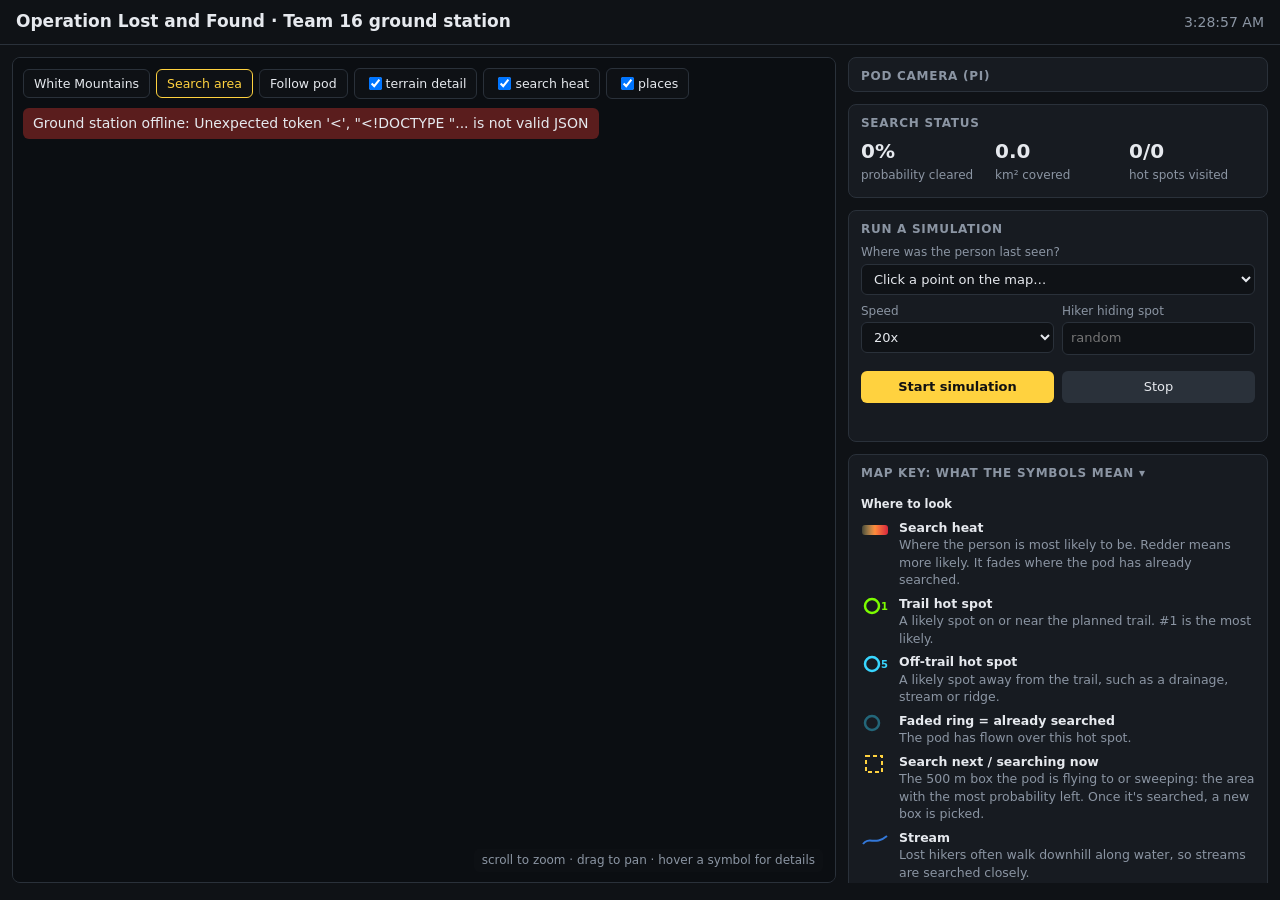
==== ground_station/index.html @ f238edf9 "Add backtest, ground station, and updated hotspot outputs Co-Authored-By: Claude Sonnet 5.5 <noreply" ====
<!doctype html>
<html lang="en">
<head>
<meta charset="utf-8">
<meta name="viewport" content="width=device-width, initial-scale=1">
<title>Team 16 Ground Station</title>
<style>
  :root { --bg:#0f1216; --panel:#171b21; --line:#2a313a; --text:#e6e9ee; --muted:#8b95a3;
          --hot:#ff7a2f; --trail:#7CFC00; --off:#38d6ff; --drop:#ff3b5c; --rf:#b388ff; --next:#ffd23f; }
  * { box-sizing: border-box; }
  body { margin:0; background:var(--bg); color:var(--text); font:14px/1.4 system-ui, Segoe UI, Arial, sans-serif; }
  header { display:flex; align-items:baseline; gap:16px; padding:10px 16px; border-bottom:1px solid var(--line); }
  header h1 { font-size:17px; margin:0; }
  header .sub { color:var(--muted); font-size:13px; }
  header .clock { margin-left:auto; color:var(--muted); font-variant-numeric:tabular-nums; }
  main { display:grid; grid-template-columns:minmax(0,1fr) 420px; gap:12px; padding:12px; height:calc(100vh - 50px); }
  @media (max-width:1000px) { main { grid-template-columns:1fr; height:auto; } }
  .card { background:var(--panel); border:1px solid var(--line); border-radius:8px; overflow:hidden; }
  #mapwrap { position:relative; min-height:420px; }
  canvas { width:100%; height:100%; display:block; cursor:grab; touch-action:none; }
  canvas.drag { cursor:grabbing; }
  .tools { position:absolute; top:10px; left:10px; display:flex; flex-wrap:wrap; gap:6px; align-items:center; }
  .tools button, .tools label { background:rgba(15,18,22,.85); color:var(--text); border:1px solid var(--line);
          border-radius:6px; padding:5px 10px; font:inherit; font-size:12.5px; cursor:pointer; }
  .tools button.on { border-color:var(--next); color:var(--next); }
  .tools input { vertical-align:-2px; margin-right:4px; }
  .hint { position:absolute; bottom:10px; right:12px; color:var(--muted); font-size:12px;
          background:rgba(15,18,22,.7); padding:3px 8px; border-radius:5px; }
  .side { display:flex; flex-direction:column; gap:12px; min-height:0; overflow:auto; }
  .side > .card { flex-shrink:0; }
  .cam img { width:100%; display:block; background:#000; min-height:200px; }
  .cam .ph { padding:40px 16px; color:var(--muted); text-align:center; }
  h2 { font-size:12px; text-transform:uppercase; letter-spacing:.06em; color:var(--muted); margin:0; padding:10px 12px 6px; }
  .stats { display:grid; grid-template-columns:repeat(3,1fr); gap:8px; padding:0 12px 12px; }
  .stat b { display:block; font-size:20px; font-variant-numeric:tabular-nums; }
  .stat span { color:var(--muted); font-size:12px; }
  details.key summary { cursor:pointer; list-style:none; }
  details.key summary::-webkit-details-marker { display:none; }
  details.key summary h2::after { content:" ▾"; }
  details.key:not([open]) summary h2::after { content:" ▸"; }
  .key .grp { padding:2px 12px 8px; }
  .key h3 { font-size:11.5px; color:var(--text); margin:6px 0 4px; font-weight:600; }
  .key .row { display:grid; grid-template-columns:30px 1fr; gap:8px; align-items:start; padding:3px 0; font-size:12.5px; }
  .key .row b { font-weight:600; }
  .key .row span { color:var(--muted); }
  .key svg { width:28px; height:20px; display:block; margin-top:1px; }
  .simform { padding:0 12px 12px; display:grid; gap:8px; }
  .simform select, .simform input { width:100%; background:#0f1216; color:var(--text); border:1px solid var(--line);
         border-radius:6px; padding:6px 8px; font:inherit; font-size:13px; }
  .simform .row2 { display:grid; grid-template-columns:1fr 1fr; gap:8px; }
  .simform label { font-size:12px; color:var(--muted); display:block; margin-bottom:3px; }
  .simform .btns { display:flex; gap:8px; }
  .simform button { flex:1; border:0; border-radius:6px; padding:7px 10px; font:inherit; font-size:13px; cursor:pointer; }
  #sim-go { background:#ffd23f; color:#111; font-weight:600; }
  #sim-go:disabled { opacity:.5; cursor:wait; }
  #sim-stop { background:#2a313a; color:var(--text); }
  #sim-msg { font-size:12.5px; color:var(--muted); min-height:18px; }
  #sim-msg.err { color:#ff7b8a; }
  #pickhint { position:absolute; bottom:44px; left:50%; transform:translateX(-50%); background:rgba(255,210,63,.95); color:#111; font-size:12.5px;
         padding:5px 10px; border-radius:6px; display:none; font-weight:600; }
  #tip { position:absolute; pointer-events:none; background:rgba(12,14,18,.95); border:1px solid var(--line);
         border-radius:6px; padding:6px 9px; font-size:12.5px; max-width:280px; display:none; z-index:5; }
  #tip b { display:block; margin-bottom:2px; }
  #found { position:absolute; left:50%; transform:translateX(-50%); top:52px; display:none; z-index:4;
           background:rgba(20,24,30,.95); border:2px solid #ff3b5c; border-radius:10px; padding:10px 14px;
           box-shadow:0 6px 24px rgba(0,0,0,.45); text-align:center; max-width:90%; }
  #found .big { font-size:16px; font-weight:700; color:#ff6b81; letter-spacing:.04em; }
  #found .det { color:var(--text); font-size:13px; margin-top:3px; }
  #found .sim { color:var(--muted); font-size:12px; margin-top:2px; }
  #found button { margin-top:7px; background:#ff3b5c; color:#fff; border:0; border-radius:6px; padding:4px 12px; cursor:pointer; font:inherit; font-size:12.5px; }
  #log { overflow:auto; flex:1; min-height:120px; padding:0 12px 12px; font-size:12.5px; }
  #log div { padding:5px 0; border-bottom:1px solid var(--line); display:flex; gap:8px; }
  #log time { color:var(--muted); font-variant-numeric:tabular-nums; }
  .tag { padding:0 6px; border-radius:4px; font-size:11px; }
  .warn { color:var(--muted); font-style:italic; }
  #err { position:absolute; top:50px; left:10px; background:#5a1d1d; padding:6px 10px; border-radius:6px; display:none; }
</style>
</head>
<body>
<header>
  <h1>Operation Lost and Found · Team 16 ground station</h1>
  <span class="sub" id="title"></span>
  <span class="clock" id="clock"></span>
</header>
<main>
  <section class="card" id="mapwrap">
    <canvas id="map"></canvas>
    <div class="tools">
      <button id="b-region">White Mountains</button>
      <button id="b-search" class="on">Search area</button>
      <button id="b-pod">Follow pod</button>
      <label><input type="checkbox" id="t-hill" checked>terrain detail</label>
      <label><input type="checkbox" id="t-heat" checked>search heat</label>
      <label><input type="checkbox" id="t-places" checked>places</label>
    </div>
    <div class="hint">scroll to zoom · drag to pan · hover a symbol for details</div>
    <div id="found"><div class="big">SUBJECT LOCATED</div><div class="det" id="found-det"></div>
      <div class="sim" id="found-sim"></div><button id="found-go">Show on map</button> <button id="found-x" style="background:#2a313a">Hide</button></div>
    <div id="tip"></div>
    <div id="pickhint">Click on the map to set the missing person's last known point</div>
    <div id="err"></div>
  </section>
  <aside class="side">
    <section class="card cam"><h2>Pod camera (Pi)</h2><div id="cam"></div></section>
    <section class="card">
      <h2>Search status</h2>
      <div class="stats">
        <div class="stat"><b id="s-searched">0%</b><span>probability cleared</span></div>
        <div class="stat"><b id="s-area">0.0</b><span>km² covered</span></div>
        <div class="stat"><b id="s-hs">0/0</b><span>hot spots visited</span></div>
      </div>
    </section>
    <section class="card">
      <h2>Run a simulation</h2>
      <div class="simform">
        <div><label for="sim-trail">Where was the person last seen?</label>
          <select id="sim-trail"><option value="">Click a point on the map…</option></select></div>
        <div class="row2">
          <div><label for="sim-speed">Speed</label>
            <select id="sim-speed"><option value="10">10x</option><option value="20" selected>20x</option>
              <option value="50">50x</option><option value="100">100x</option></select></div>
          <div><label for="sim-seed">Hiker hiding spot</label><input id="sim-seed" placeholder="random" inputmode="numeric"></div>
        </div>
        <div id="sim-point" style="font-size:12.5px;color:var(--muted)"></div>
        <div class="btns"><button id="sim-go">Start simulation</button><button id="sim-stop">Stop</button></div>
        <div id="sim-msg"></div>
      </div>
    </section>
    <section class="card">
      <details class="key" open>
        <summary><h2>Map key: what the symbols mean</h2></summary>
        <div class="grp">
          <h3>Where to look</h3>
          <div class="row"><svg viewBox="0 0 28 20"><defs><linearGradient id="g" x1="0" x2="1"><stop offset="0" stop-color="#ffe680" stop-opacity=".2"/><stop offset=".5" stop-color="#ff8a3b"/><stop offset="1" stop-color="#d7263d"/></linearGradient></defs><rect x="1" y="5" width="26" height="10" rx="3" fill="url(#g)"/></svg>
            <div><b>Search heat</b><br><span>Where the person is most likely to be. Redder means more likely. It fades where the pod has already searched.</span></div></div>
          <div class="row"><svg viewBox="0 0 28 20"><circle cx="11" cy="10" r="7" fill="none" stroke="#7CFC00" stroke-width="2.5"/><text x="20" y="14" fill="#7CFC00" font-size="10" font-weight="700">1</text></svg>
            <div><b>Trail hot spot</b><br><span>A likely spot on or near the planned trail. #1 is the most likely.</span></div></div>
          <div class="row"><svg viewBox="0 0 28 20"><circle cx="11" cy="10" r="7" fill="none" stroke="#38d6ff" stroke-width="2.5"/><text x="20" y="14" fill="#38d6ff" font-size="10" font-weight="700">5</text></svg>
            <div><b>Off-trail hot spot</b><br><span>A likely spot away from the trail, such as a drainage, stream or ridge.</span></div></div>
          <div class="row"><svg viewBox="0 0 28 20"><circle cx="11" cy="10" r="7" fill="none" stroke="#38d6ff" stroke-width="2.5" opacity=".4"/></svg>
            <div><b>Faded ring = already searched</b><br><span>The pod has flown over this hot spot.</span></div></div>
          <div class="row"><svg viewBox="0 0 28 20"><rect x="5" y="2" width="16" height="16" fill="none" stroke="#ffd23f" stroke-width="2" stroke-dasharray="4 3"/></svg>
            <div><b>Search next / searching now</b><br><span>The 500 m box the pod is flying to or sweeping: the area with the most probability left. Once it's searched, a new box is picked.</span></div></div>
          <div class="row"><svg viewBox="0 0 28 20"><path d="M2 14 C8 6 14 16 26 6" fill="none" stroke="#3378d9" stroke-width="2"/></svg>
            <div><b>Stream</b><br><span>Lost hikers often walk downhill along water, so streams are searched closely.</span></div></div>
          <div class="row"><svg viewBox="0 0 28 20"><path d="M2 12 L26 8" fill="none" stroke="#8c1f1a" stroke-width="2.5"/></svg>
            <div><b>Planned trail</b><br><span>The route the missing person was on.</span></div></div>
          <h3>Places</h3>
          <div class="row"><svg viewBox="0 0 28 20"><path d="M12 4 L18 15 L6 15 Z" fill="#5b3a1e" stroke="#fff" stroke-width="1.5"/></svg>
            <div><b>Summit</b><br><span>Mountain peak. Only the big ones show when zoomed out; zoom in to see all.</span></div></div>
          <div class="row"><svg viewBox="0 0 28 20"><rect x="6" y="4" width="12" height="12" fill="#1f5fbf" stroke="#fff" stroke-width="1.5"/><text x="9.3" y="13.5" fill="#fff" font-size="9" font-weight="700">P</text></svg>
            <div><b>Trailhead / parking</b><br><span>Where hikes start. In "click a point" mode, click one to use it as the last known point.</span></div></div>
          <div class="row"><svg viewBox="0 0 28 20"><circle cx="12" cy="10" r="4.5" fill="#2e7d4f" stroke="#fff" stroke-width="1.5"/></svg>
            <div><b>Landmark</b><br><span>Hut, ravine, waterfall or other named place.</span></div></div>
          <h3>The pod (drone)</h3>
          <div class="row"><svg viewBox="0 0 28 20"><circle cx="12" cy="10" r="6" fill="#fff" stroke="#000" stroke-width="2"/></svg>
            <div><b>Pod</b><br><span>Where the pod is right now.</span></div></div>
          <div class="row"><svg viewBox="0 0 28 20"><path d="M2 15 L10 5 L18 15 L26 5" fill="none" stroke="#fff" stroke-width="1.8"/></svg>
            <div><b>Pod track</b><br><span>Where the pod has flown. Its camera covers about 60 m on each side.</span></div></div>
          <div class="row"><svg viewBox="0 0 28 20"><path d="M2 10 L26 10" stroke="#fff" stroke-width="1.5"/><rect x="11" y="7" width="6" height="6" fill="#fff"/></svg>
            <div><b>Terrain fix</b><br><span>The pod confirmed its position without GPS by matching its lidar to the height map.</span></div></div>
          <h3>What the pod found</h3>
          <div class="row"><svg viewBox="0 0 28 20"><path d="M12 2 L20 10 L12 18 L4 10 Z" fill="#ff7a2f" stroke="#000" stroke-width="1.5"/></svg>
            <div><b>Camera detection</b><br><span>The camera spotted a person or an unnatural color, such as an orange jacket.</span></div></div>
          <div class="row"><svg viewBox="0 0 28 20"><path d="M12 1 L14.6 7.4 L21.5 7.9 L16.2 12.3 L17.9 19 L12 15.4 L6.1 19 L7.8 12.3 L2.5 7.9 L9.4 7.4 Z" fill="#ff3b5c" stroke="#000" stroke-width="1.2"/></svg>
            <div><b>Beacon dropped: subject located</b><br><span>The pod dropped a radio beacon on the detection so the ground team can walk straight to it.</span></div></div>
          <div class="row"><svg viewBox="0 0 28 20"><circle cx="8" cy="10" r="3" fill="#b388ff" opacity=".6"/><circle cx="18" cy="10" r="3" fill="#b388ff" opacity=".6"/></svg>
            <div><b>Radio: our beacon</b><br><span>The pod hears the dropped beacon. A higher dB value means it is closer.</span></div></div>
          <div class="row"><svg viewBox="0 0 28 20"><circle cx="12" cy="10" r="3.5" fill="#ff5ac8"/></svg>
            <div><b>Radio: unknown transmitter</b><br><span>Another signal on the same band, logged for the team.</span></div></div>
        </div>
      </details>
    </section>
    <section class="card" style="display:flex;flex-direction:column;min-height:240px;flex:1 0 240px">
      <h2>Event log</h2><div id="log"><div class="warn">waiting for pod data…</div></div>
    </section>
  </aside>
</main>
<script>
// Everything is drawn in UTM zone 19N metres (EPSG:26919), the same CRS as the team's QGIS map.
const cv = document.getElementById('map'), ctx = cv.getContext('2d');
const region = new Image(), base = new Image(), heat = new Image();
let S = null, R = null, L = null, heatV = -1, follow = false;   // L = locked view box (UTM)
let V = null;                       // view: centre (cx, cy) in metres, mpp = metres per device pixel
let TRAILS = [], PICK = null, runId = -1, PLACES = [];
fetch('/api/places').then(r => r.json()).then(p => { PLACES = p; draw(); });   // PICK = clicked last-known point {x, y}
[region, base, heat].forEach(im => im.onload = draw);
base.src = '/basemap.png';
const D = () => devicePixelRatio || 1;

fetch('/api/config').then(r => r.json()).then(c => {
  const el = document.getElementById('cam');
  el.innerHTML = c.camera ? `<img src="${c.camera}" alt="Pi camera feed">`
    : '<div class="ph">No camera URL. Start the server with --camera http://&lt;pi&gt;:8080/</div>';
  if (c.region) { R = c.region; region.src = '/region.png'; } else document.getElementById('b-region').disabled = true;
  L = c.lock || (c.region ? { left: c.region.left, bottom: c.region.bottom, right: c.region.right, top: c.region.top } : null);
  draw();
});

function fit() {
  const r = cv.parentElement.getBoundingClientRect();
  cv.width = r.width * D(); cv.height = Math.max(r.height, 420) * D(); draw();
}
addEventListener('resize', fit);

// Keep the view inside the locked White Mountains box: no zooming out past it, no panning into black.
function clampView() {
  if (!V || !L || cv.width < 10) return;
  const maxMpp = Math.min((L.right - L.left) / cv.width, (L.top - L.bottom) / cv.height);
  V.mpp = Math.min(V.mpp, maxMpp);
  const hw = cv.width / 2 * V.mpp, hh = cv.height / 2 * V.mpp;
  V.cx = Math.min(Math.max(V.cx, L.left + hw), L.right - hw);
  V.cy = Math.min(Math.max(V.cy, L.bottom + hh), L.top - hh);
}
function frameBox(x0, y0, x1, y1, pad = 1.1) {
  V = { cx: (x0 + x1) / 2, cy: (y0 + y1) / 2,
        mpp: Math.max((x1 - x0) / cv.width, (y1 - y0) / cv.height) * pad };
  draw();
}
function searchBox() {
  const c = S.corners, xs = [c.nw[0], c.ne[0], c.sw[0]], ys = [c.nw[1], c.ne[1], c.sw[1]];
  const ex = c.ne[0] + c.sw[0] - c.nw[0], ey = c.ne[1] + c.sw[1] - c.nw[1]; xs.push(ex); ys.push(ey);
  return [Math.min(...xs), Math.min(...ys), Math.max(...xs), Math.max(...ys)];
}
function setMode(id) { ['b-region', 'b-search', 'b-pod'].forEach(b => document.getElementById(b).classList.toggle('on', b === id)); }
document.getElementById('b-search').onclick = () => { follow = false; setMode('b-search'); if (S) frameBox(...searchBox(), 1.05); };
document.getElementById('b-region').onclick = () => { follow = false; setMode('b-region'); if (L) { V = { cx: (L.left + L.right) / 2, cy: (L.bottom + L.top) / 2, mpp: 1e9 }; draw(); } };
document.getElementById('b-pod').onclick = () => { follow = true; setMode('b-pod'); if (V) V.mpp = Math.min(V.mpp, 8 / D()); draw(); };
['t-hill', 't-heat', 't-places'].forEach(id => document.getElementById(id).onchange = draw);

// ---- run a simulation anywhere on the map ----
const selT = document.getElementById('sim-trail'), msg = document.getElementById('sim-msg');
fetch('/api/trails').then(r => r.json()).then(list => {
  TRAILS = list;
  list.forEach(t => { const o = document.createElement('option'); o.value = t.name; o.textContent = t.name; selT.appendChild(o); });
  pickMode();
});
function pickMode() {
  const custom = !selT.value;
  const busy = S && S.job && (S.job.stage === 'building' || S.job.stage === 'flying');
  document.getElementById('pickhint').style.display = custom && !PICK && !busy ? 'block' : 'none';
  document.getElementById('sim-point').textContent = custom
    ? (PICK ? 'Last known point set. Click the map again to move it.' : 'No point yet: click the map.')
    : 'The search starts from this trail\'s route.';
  draw();
}
selT.onchange = () => { pickMode(); const t = TRAILS.find(t => t.name === selT.value);
  if (t && V) { follow = false; setMode(''); V.cx = t.x; V.cy = t.y; V.mpp = Math.min(V.mpp, 30 / D()); draw(); } };
function setMsg(t, err) { msg.textContent = t || ''; msg.className = err ? 'err' : ''; }
document.getElementById('sim-go').onclick = async () => {
  const body = { trail: selT.value || null, speed: +document.getElementById('sim-speed').value,
                 seed: document.getElementById('sim-seed').value.trim() };
  if (!body.trail) { if (!PICK) return setMsg('Click a point on the map first, or pick a trail.', true); body.x = PICK.x; body.y = PICK.y; }
  document.getElementById('sim-go').disabled = true; setMsg('Starting…');
  try {
    const r = await (await fetch('/api/simulate', { method: 'POST', headers: { 'Content-Type': 'application/json' }, body: JSON.stringify(body) })).json();
    if (!r.ok) { setMsg(r.error, true); document.getElementById('sim-go').disabled = false; }
    else window.hiddenDrop = null;
  } catch (e) { setMsg('Server not reachable', true); document.getElementById('sim-go').disabled = false; }
};
document.getElementById('sim-stop').onclick = () => fetch('/api/stop', { method: 'POST' });
function jobUi() {
  const j = S.job; if (!j) return;
  if (j.stage !== 'idle') setMsg(j.message, j.stage === 'error');
  document.getElementById('sim-go').disabled = j.stage === 'building';
}

// hover tooltips
const tip = document.getElementById('tip');
cv.addEventListener('mousemove', e => {
  if (drag) { tip.style.display = 'none'; return; }
  const rect = cv.getBoundingClientRect(), px = (e.clientX - rect.left) * D(), py = (e.clientY - rect.top) * D();
  let best = null, bd = 1e9;
  HITS.forEach(h => { const dd = Math.hypot(h.x - px, h.y - py); if (dd <= h.r && dd < bd) { bd = dd; best = h; } });
  if (!best) { tip.style.display = 'none'; cv.style.cursor = ''; return; }
  tip.innerHTML = `<b>${best.title}</b>${best.body}`; tip.style.display = 'block'; cv.style.cursor = 'help';
  const x = e.clientX - rect.left + 14, y = e.clientY - rect.top + 14;
  tip.style.left = Math.min(x, rect.width - tip.offsetWidth - 8) + 'px'; tip.style.top = Math.min(y, rect.height - tip.offsetHeight - 8) + 'px';
});
cv.addEventListener('mouseleave', () => tip.style.display = 'none');

function banner() {
  const el = document.getElementById('found');
  const d = S.drops.filter(x => x.lat != null);
  if (!d.length) { el.style.display = 'none'; return; }
  const last = d[d.length - 1];
  if (window.hiddenDrop === last.t) { el.style.display = 'none'; return; }
  document.getElementById('found-x').onclick = () => { window.hiddenDrop = last.t; el.style.display = 'none'; };
  document.getElementById('found-det').innerHTML =
    `Beacon <b>${last.beacon_id || ''}</b> dropped at ${fmtT(last.t)} · ${fmtLL(last)}<br>Ground team: direction-find beacon ${last.beacon_id || ''} to reach the person`;
  document.getElementById('found-sim').textContent = last.sim ? 'Simulated run: the hiker was planted by simulate_flight.py' : '';
  el.style.display = 'block';
  document.getElementById('found-go').onclick = () => { follow = false; setMode(''); V.cx = last.x; V.cy = last.y; V.mpp = Math.min(V.mpp, 6 / D()); draw(); };
}

// pan & zoom
let drag = null;
let downAt = null;
cv.addEventListener('pointerdown', e => { drag = { x: e.clientX, y: e.clientY }; downAt = { x: e.clientX, y: e.clientY };
  cv.classList.add('drag'); cv.setPointerCapture(e.pointerId); });
cv.addEventListener('pointermove', e => {
  if (!drag || !V) return;
  V.cx -= (e.clientX - drag.x) * D() * V.mpp; V.cy += (e.clientY - drag.y) * D() * V.mpp;
  drag = { x: e.clientX, y: e.clientY }; follow = false; setMode(''); draw();
});
cv.addEventListener('pointerup', e => {
  drag = null; cv.classList.remove('drag');
  if (downAt && Math.hypot(e.clientX - downAt.x, e.clientY - downAt.y) < 5 && !selT.value && V) {
    const rect = cv.getBoundingClientRect(), px = (e.clientX - rect.left) * D(), py = (e.clientY - rect.top) * D();
    const near = HITS.filter(h => h.place).find(h => Math.hypot(h.x - px, h.y - py) <= h.r);
    const [x, y] = near ? [near.place.x, near.place.y] : toWorld(px, py);
    PICK = { x, y, name: near ? near.place.name : null }; pickMode();
  }
  downAt = null;
});
cv.addEventListener('wheel', e => {
  if (!V) return; e.preventDefault();
  const rect = cv.getBoundingClientRect(), px = (e.clientX - rect.left) * D(), py = (e.clientY - rect.top) * D();
  const [wx, wy] = toWorld(px, py), k = Math.exp(e.deltaY * 0.0015);
  V.mpp = Math.min(Math.max(V.mpp * k, 3 / D()), 2000);   // max zoom-in ~3 m per screen pixel
  V.cx = wx - (px - cv.width / 2) * V.mpp; V.cy = wy + (py - cv.height / 2) * V.mpp; setMode(''); draw();
}, { passive: false });

const P = (x, y) => [(x - V.cx) / V.mpp + cv.width / 2, (V.cy - y) / V.mpp + cv.height / 2];
const toWorld = (px, py) => [V.cx + (px - cv.width / 2) * V.mpp, V.cy - (py - cv.height / 2) * V.mpp];
const mPx = m => m / V.mpp;

function drawGridImage(img, alpha) {   // lat/lon grid image placed exactly with an affine transform
  if (!img.complete || !img.naturalWidth) return;
  const c = S.corners, [rows, cols] = S.size, p0 = P(...c.nw), p1 = P(...c.ne), p2 = P(...c.sw);
  ctx.save(); ctx.globalAlpha = alpha;
  ctx.setTransform((p1[0] - p0[0]) / cols, (p1[1] - p0[1]) / cols, (p2[0] - p0[0]) / rows, (p2[1] - p0[1]) / rows, p0[0], p0[1]);
  ctx.imageSmoothingEnabled = true; ctx.drawImage(img, 0, 0, cols, rows); ctx.restore();
}

let HITS = [];                       // clickable/hoverable symbols drawn this frame
const hit = (x, y, r, title, body) => HITS.push({ x, y, r, title, body });
const fmtT = t => t ? new Date(t * 1000).toLocaleTimeString() : '';
const fmtLL = (o) => o.lat != null ? `${(+o.lat).toFixed(5)}, ${(+o.lon).toFixed(5)}` : 'no position';
function draw() {
  HITS = [];
  clampView();
  ctx.setTransform(1, 0, 0, 1, 0, 0);
  ctx.fillStyle = '#0b0e12'; ctx.fillRect(0, 0, cv.width, cv.height);
  if (!S || !V) return;
  const d = D();
  if (R && region.complete && region.naturalWidth) {             // the team's White Mountains map
    const [x0, y0] = P(R.left, R.top), [x1, y1] = P(R.right, R.bottom);
    ctx.imageSmoothingEnabled = true; ctx.imageSmoothingQuality = "high"; ctx.drawImage(region, x0, y0, x1 - x0, y1 - y0);
  }
  if (document.getElementById('t-hill').checked) drawGridImage(base, 1);
  if (document.getElementById('t-heat').checked) drawGridImage(heat, 1);
  const c = S.corners, mid = [(c.ne[0] + c.sw[0]) / 2, (c.ne[1] + c.sw[1]) / 2];
  if (mPx(12000) < 150 * d) {                               // zoomed far out: a pin instead of a box
    const [x, y] = P(...mid);
    ctx.fillStyle = 'rgba(215,38,61,.25)'; ctx.beginPath(); ctx.arc(x, y, 16 * d, 0, 7); ctx.fill();
    ctx.fillStyle = '#d7263d'; ctx.strokeStyle = '#fff'; ctx.lineWidth = 2 * d;
    ctx.beginPath(); ctx.arc(x, y, 6 * d, 0, 7); ctx.fill(); ctx.stroke();
    label('Search area', x + 12 * d, y - 10 * d, '#fff');
    drawPlaces([[x - 18 * d, y - 26 * d, x + 100 * d, y + 18 * d]]); drawPick(); scalebar(); return;
  }

  if (S.next) {
    const [x, y] = P(S.next.x, S.next.y), h = mPx(S.next.size_m);
    ctx.setLineDash([6 * d, 4 * d]); ctx.strokeStyle = '#ffd23f'; ctx.lineWidth = 2 * d;
    const lab = S.next.label || 'SEARCH NEXT';
    ctx.fillStyle = 'rgba(255,210,63,.14)'; ctx.fillRect(x - h / 2, y - h / 2, h, h);
    ctx.lineWidth = 2.5 * d; ctx.strokeRect(x - h / 2, y - h / 2, h, h); ctx.setLineDash([]);
    label(lab + (S.next.box ? ' · box ' + S.next.box : ''), x - h / 2, y - h / 2 - 18 * d, '#ffd23f');
    hit(x, y, h / 2, lab === 'SEARCHING NOW' ? 'Pod is searching this box' : 'Search next',
        'The 500 m area with the most remaining probability. The pod flies here and sweeps it back and forth.' +
        (S.next.poa != null ? `<br>Holds ${(S.next.poa * 100).toFixed(1)}% of the remaining probability` : ''));
  }
  if (S.track.length) {
    ctx.strokeStyle = 'rgba(255,255,255,.9)'; ctx.lineWidth = 1.6 * d; ctx.beginPath();
    S.track.forEach((p, i) => { const [x, y] = P(p.x, p.y); i ? ctx.lineTo(x, y) : ctx.moveTo(x, y); }); ctx.stroke();
    S.track.filter(p => p.source === 'lidar').forEach(p => { const [x, y] = P(p.x, p.y);
      ctx.fillStyle = '#fff'; ctx.fillRect(x - 2 * d, y - 2 * d, 4 * d, 4 * d); });
    const last = S.track[S.track.length - 1], [x, y] = P(last.x, last.y);
    ctx.fillStyle = '#fff'; ctx.beginPath(); ctx.arc(x, y, 6 * d, 0, 7); ctx.fill();
    ctx.strokeStyle = '#000'; ctx.lineWidth = 2 * d; ctx.stroke(); label('POD', x + 9 * d, y - 8 * d, '#fff');
    hit(x, y, 9 * d, 'Pod (drone)', `Current position ${fmtLL(last)}<br>${last.z ? Math.round(last.z) + ' m above ground · ' : ''}` +
        (last.source === 'lidar' ? 'position from terrain match' : 'position from inertial dead reckoning') + `<br>${fmtT(last.t)}`);
  }
  S.hotspots.forEach(h => {
    const [x, y] = P(h.x, h.y), col = h.zone === 'trail' ? '#7CFC00' : '#38d6ff';
    ctx.globalAlpha = h.visited ? 0.4 : 1; ctx.strokeStyle = col; ctx.lineWidth = 2.5 * d;
    ctx.beginPath(); ctx.arc(x, y, 11 * d, 0, 7); ctx.stroke(); label(String(h.rank), x + 12 * d, y + 4 * d, col); ctx.globalAlpha = 1;
    const why = { downstream: 'downhill / downstream from the trail', stream: 'near a stream', trail: 'near the trail',
                  alpine: 'above treeline', trap: 'steep drainage or crossing', history: 'past incidents nearby' };
    hit(x, y, 13 * d, `Hot spot #${h.rank} (${h.zone === 'trail' ? 'on/near trail' : 'off trail'})`,
        `Why it ranks high: ${(h.reasons || []).map(r => why[r] || r).join(', ') || 'distance from the route'}` +
        (h.poa != null ? `<br>Chance the person is within 250 m: ${(h.poa * 100).toFixed(1)}%` : '') +
        `<br>${h.visited ? 'Already searched by the pod' : 'Not searched yet'}`);
  });
  S.rf_hits.forEach(r => { if (r.x == null) return; const [x, y] = P(r.x, r.y);
    ctx.fillStyle = r.note && r.note.startsWith('own') ? 'rgba(179,136,255,.55)' : 'rgba(255,90,200,.9)';
    ctx.beginPath(); ctx.arc(x, y, 3 * d, 0, 7); ctx.fill();
    hit(x, y, 6 * d, r.note && r.note.startsWith('own') ? 'Radio: heard our beacon' : 'Radio: unknown transmitter',
        `${(r.hz / 1e6).toFixed(3)} MHz at ${r.power_db} dB (higher = closer/stronger)<br>${fmtT(r.t)}`); });
  S.drops.forEach(e => { if (e.x == null) return; const [x, y] = P(e.x, e.y);
    star(x, y, 12 * d, '#ff3b5c'); label('BEACON ' + (e.beacon_id || ''), x + 14 * d, y + 4 * d, '#ff3b5c');
    hit(x, y, 14 * d, `Beacon ${e.beacon_id || ''} dropped: subject located`,
        `${fmtLL(e)}<br>Dropped ${fmtT(e.t)}. The ground team direction-finds this beacon to walk to the person.`); });
  S.detections.forEach(e => { if (e.x == null) return; const [x, y] = P(e.x, e.y), sz = 8 * d;
    ctx.fillStyle = '#ff7a2f'; ctx.strokeStyle = '#000'; ctx.lineWidth = 1.5 * d; ctx.beginPath();
    ctx.moveTo(x + 16 * d, y - sz - 10 * d); ctx.lineTo(x + 16 * d + sz, y - 10 * d); ctx.lineTo(x + 16 * d, y + sz - 10 * d);
    ctx.lineTo(x + 16 * d - sz, y - 10 * d); ctx.closePath(); ctx.fill(); ctx.stroke();   // offset so the beacon star stays visible
    ctx.strokeStyle = '#ff7a2f'; ctx.beginPath(); ctx.moveTo(x, y); ctx.lineTo(x + 16 * d - sz, y - 10 * d); ctx.stroke();
    const what = e.cls === 'person' ? 'a person' : e.cls === 'thermal' ? 'a warm body (thermal)' : `an unnatural color${e.color ? ' (' + e.color + ')' : ''}`;
    hit(x + 16 * d, y - 10 * d, 11 * d, 'Camera detection', `Spotted ${what}, ${Math.round((e.confidence || 0) * 100)}% confidence<br>${fmtLL(e)} · ${fmtT(e.t)}` +
        (e.placed === 'matched-by-time' ? '<br>Placed using the pod position at that moment' : '')); });
  drawPlaces();
  drawPick();
  scalebar();
}
// Peaks, trailheads and landmarks. Labels that would overlap are skipped; more appear as you zoom in.
const BIGLIST = ['Mount Washington', 'Mount Lafayette', 'Mount Moosilauke', 'Mount Chocorua', 'Mount Adams',
                 'Mount Carrigain', 'Carter Dome', 'South Twin Mountain', 'Mount Garfield', 'Kearsarge North'];
const BIG = new Set(BIGLIST);
const KIND_RANK = { peak: 0, trailhead: 1, feature: 2 };
function drawPlaces(reserved = []) {
  if (!document.getElementById('t-places').checked || !PLACES.length) return;
  const d = D(), boxes = reserved.slice(), far = V.mpp > 120 / d, mid = V.mpp > 40 / d;
  const rank = p => BIG.has(p.name) ? BIGLIST.indexOf(p.name) : 100 + (KIND_RANK[p.kind] ?? 3);
  const order = PLACES.slice().sort((a, b) => rank(a) - rank(b));
  ctx.font = `600 ${11.5 * d}px system-ui, Arial`;
  for (const p of order) {
    if (far && !BIG.has(p.name)) continue;                       // overview: only the big peaks
    if (mid && p.kind !== 'peak') continue;                       // mid zoom: all peaks
    const [x, y] = P(p.x, p.y);
    if (x < -50 || y < -50 || x > cv.width + 50 || y > cv.height + 50) continue;
    const w = ctx.measureText(p.name).width, box = [x + 7 * d, y - 13 * d, x + 11 * d + w, y + 3 * d];
    if (boxes.some(b => !(box[2] < b[0] || box[0] > b[2] || box[3] < b[1] || box[1] > b[3]))) continue;
    boxes.push(box);
    ctx.lineWidth = 1.5 * d; ctx.strokeStyle = '#111';
    if (p.kind === 'peak') {                                      // ▲ summit
      ctx.fillStyle = '#5b3a1e'; ctx.beginPath(); ctx.moveTo(x, y - 6 * d); ctx.lineTo(x + 5.5 * d, y + 4 * d); ctx.lineTo(x - 5.5 * d, y + 4 * d);
      ctx.closePath(); ctx.fill(); ctx.strokeStyle = '#fff'; ctx.stroke();
    } else if (p.kind === 'trailhead') {                          // ■ P parking / trailhead
      ctx.fillStyle = '#1f5fbf'; ctx.fillRect(x - 5.5 * d, y - 5.5 * d, 11 * d, 11 * d); ctx.strokeStyle = '#fff'; ctx.strokeRect(x - 5.5 * d, y - 5.5 * d, 11 * d, 11 * d);
      ctx.fillStyle = '#fff'; ctx.font = `700 ${8.5 * d}px system-ui, Arial`; ctx.fillText('P', x - 2.8 * d, y + 3 * d);
      ctx.font = `600 ${11.5 * d}px system-ui, Arial`;
    } else {                                                      // ● hut / ravine / falls / landmark
      ctx.fillStyle = '#2e7d4f'; ctx.beginPath(); ctx.arc(x, y, 4.5 * d, 0, 7); ctx.fill(); ctx.strokeStyle = '#fff'; ctx.stroke();
    }
    label(p.name, x + 9 * d, y + 1 * d, '#fff');
    const kind = p.kind === 'peak' ? 'Summit' : p.kind === 'trailhead' ? 'Trailhead / parking' : 'Landmark';
    hit(x, y, 9 * d, p.name, `${kind}<br>${(+p.lat).toFixed(4)}, ${(+p.lon).toFixed(4)} (approximate)` +
        (!selT.value ? '<br>Click to use as the last known point' : ''));
    HITS[HITS.length - 1].place = p;
  }
}
function drawPick() {
  const d = D(), pts = [];
  if (!selT.value && PICK) pts.push([PICK.x, PICK.y, 'Last known point' + (PICK.name ? ': ' + PICK.name : '')]);
  const t = TRAILS.find(t => t.name === selT.value); if (t) pts.push([t.x, t.y, t.name + ' (start)']);
  pts.forEach(([wx, wy, txt]) => {
    const [x, y] = P(wx, wy);
    ctx.fillStyle = '#ffd23f'; ctx.strokeStyle = '#111'; ctx.lineWidth = 2 * d;
    ctx.beginPath(); ctx.moveTo(x, y); ctx.arc(x, y - 16 * d, 7 * d, Math.PI * 0.8, Math.PI * 2.2); ctx.closePath(); ctx.fill(); ctx.stroke();
    ctx.fillStyle = '#111'; ctx.beginPath(); ctx.arc(x, y - 16 * d, 2.5 * d, 0, 7); ctx.fill();
    label(txt, x + 10 * d, y - 18 * d, '#ffd23f');
  });
}
function label(t, x, y, c) {
  const d = D(); ctx.font = `600 ${12 * d}px system-ui, Arial`;
  ctx.lineWidth = 3 * d; ctx.strokeStyle = 'rgba(0,0,0,.85)'; ctx.strokeText(t, x, y); ctx.fillStyle = c; ctx.fillText(t, x, y);
}
function star(x, y, r, c) {
  ctx.beginPath();
  for (let i = 0; i < 10; i++) { const a = -Math.PI / 2 + i * Math.PI / 5, rr = i % 2 ? r * .45 : r; ctx.lineTo(x + rr * Math.cos(a), y + rr * Math.sin(a)); }
  ctx.closePath(); ctx.fillStyle = c; ctx.fill(); ctx.strokeStyle = '#000'; ctx.lineWidth = 1.5; ctx.stroke();
}
function scalebar() {
  const d = D(), steps = [100, 250, 500, 1000, 2000, 5000, 10000, 20000, 50000];
  const m = steps.find(s => mPx(s) > 80 * d) || 50000, px = mPx(m), x = 14 * d, y = cv.height - 16 * d;
  ctx.fillStyle = '#fff'; ctx.fillRect(x, y, px, 3 * d); label(m >= 1000 ? m / 1000 + ' km' : m + ' m', x, y - 6 * d, '#fff');
}

const COL = { detection: '#ff7a2f', drop_event: '#ff3b5c', rf_hit: '#b388ff', plan: '#ffd23f' };
const TAG = { detection: 'camera', drop_event: 'beacon', rf_hit: 'radio', plan: 'plan' };
function panel() {
  document.getElementById('title').textContent = S.title || '';
  document.getElementById('s-searched').textContent = Math.round((S.searched || 0) * 100) + '%';
  document.getElementById('s-area').textContent = (S.covered_km2 || 0).toFixed(1);
  document.getElementById('s-hs').textContent = S.hotspots.filter(h => h.visited).length + '/' + S.hotspots.length;
  if (!S.events.length) return;
  document.getElementById('log').innerHTML = S.events.slice().reverse().map(e => {
    const t = fmtT(e.t);
    let what;
    if (e.type === 'detection') {
      const w = e.cls === 'person' ? 'a person' : e.cls === 'thermal' ? 'a warm body' : `unnatural color${e.color ? ' (' + e.color + ')' : ''}`;
      what = `Camera spotted ${w}, ${Math.round((e.confidence || 0) * 100)}% sure`;
    } else if (e.type === 'plan') {
      what = `Pod heading to search box ${e.box}${e.poa != null ? ` (${(e.poa * 100).toFixed(1)}% of remaining probability)` : ''}`;
    } else if (e.type === 'drop_event') {
      what = `<b>Beacon ${e.beacon_id || ''} dropped: subject located</b>`;
    } else {
      const own = e.note && e.note.startsWith('own');
      what = `${own ? 'Heard our beacon' : 'Unknown transmitter'} · ${(e.hz / 1e6).toFixed(3)} MHz · ${e.power_db != null ? e.power_db.toFixed(1) + ' dB' : ''}`;
    }
    const where = e.placed === 'no-position' ? ' <span class="warn">(no position)</span>' : '';
    return `<div><time>${t}</time><span class="tag" style="background:${COL[e.type]}33;color:${COL[e.type]}">${TAG[e.type]}</span><span>${what}${where}</span></div>`;
  }).join('');
}

async function tick() {
  try {
    const s = await (await fetch('/api/state')).json();
    if (s.error) throw new Error(s.error);
    const first = !S; S = s; document.getElementById('err').style.display = 'none';
    if (S.heat_version !== heatV) { heatV = S.heat_version; heat.src = '/heat.png?v=' + heatV; }
    if (cv.width < 10) fit();
    if (S.run_id !== runId) {                         // a new search area was set up
      const was = runId; runId = S.run_id; base.src = '/basemap.png?r=' + runId; heatV = -1;
      if (S.heat_version !== heatV) { heatV = S.heat_version; heat.src = '/heat.png?v=' + heatV + '&r=' + runId; }
      if (cv.width < 10) fit();
      if (was !== -1 || first) { follow = false; setMode('b-search'); frameBox(...searchBox(), 1.05); }
      if (was !== -1) pickMode();
    }
    if (follow && S.track.length) { const l = S.track[S.track.length - 1]; V.cx = l.x; V.cy = l.y; }
    draw(); panel(); banner(); jobUi();
  } catch (e) {
    const el = document.getElementById('err'); el.textContent = 'Ground station offline: ' + e.message; el.style.display = 'block';
  }
  document.getElementById('clock').textContent = new Date().toLocaleTimeString();
}
fit(); tick(); setInterval(tick, 2000);
</script>
</body>
</html>
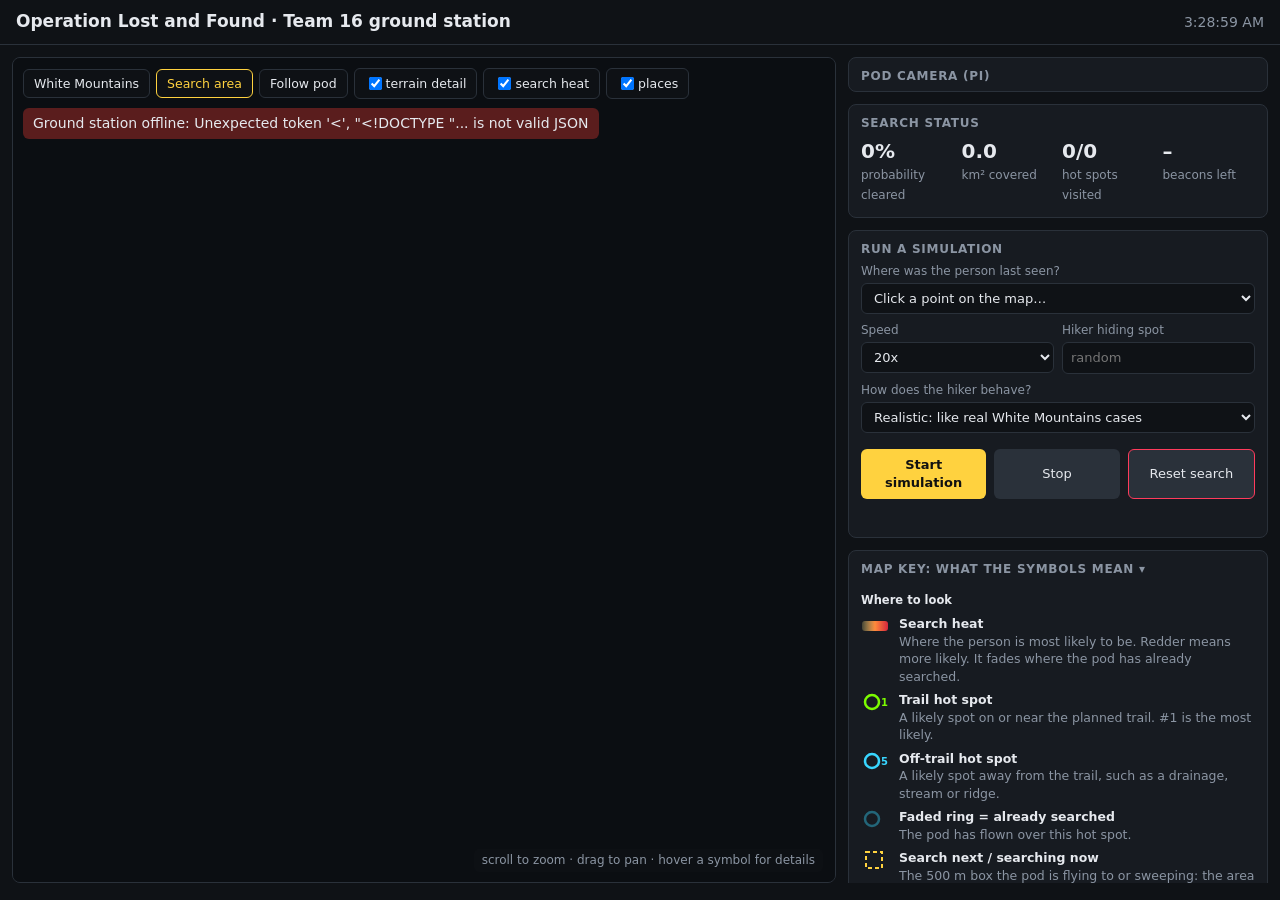
==== commit d4427b17: "Update ground station and add simulation outputs Co-Authored-By: Claude Sonnet 5.5 <noreply@anthropi" ====
--- a/ground_station/index.html
+++ b/ground_station/index.html
@@ -23,6 +23,7 @@
   .tools button, .tools label { background:rgba(15,18,22,.85); color:var(--text); border:1px solid var(--line);
           border-radius:6px; padding:5px 10px; font:inherit; font-size:12.5px; cursor:pointer; }
   .tools button.on { border-color:var(--next); color:var(--next); }
+  .tools button:disabled { opacity:.4; cursor:not-allowed; }
   .tools input { vertical-align:-2px; margin-right:4px; }
   .hint { position:absolute; bottom:10px; right:12px; color:var(--muted); font-size:12px;
           background:rgba(15,18,22,.7); padding:3px 8px; border-radius:5px; }
@@ -31,7 +32,7 @@
   .cam img { width:100%; display:block; background:#000; min-height:200px; }
   .cam .ph { padding:40px 16px; color:var(--muted); text-align:center; }
   h2 { font-size:12px; text-transform:uppercase; letter-spacing:.06em; color:var(--muted); margin:0; padding:10px 12px 6px; }
-  .stats { display:grid; grid-template-columns:repeat(3,1fr); gap:8px; padding:0 12px 12px; }
+  .stats { display:grid; grid-template-columns:repeat(4,1fr); gap:8px; padding:0 12px 12px; }
   .stat b { display:block; font-size:20px; font-variant-numeric:tabular-nums; }
   .stat span { color:var(--muted); font-size:12px; }
   details.key summary { cursor:pointer; list-style:none; }
@@ -53,7 +54,8 @@
   .simform button { flex:1; border:0; border-radius:6px; padding:7px 10px; font:inherit; font-size:13px; cursor:pointer; }
   #sim-go { background:#ffd23f; color:#111; font-weight:600; }
   #sim-go:disabled { opacity:.5; cursor:wait; }
-  #sim-stop { background:#2a313a; color:var(--text); }
+  #sim-stop, #sim-reset { background:#2a313a; color:var(--text); }
+  #sim-reset { border:1px solid #ff3b5c; }
   #sim-msg { font-size:12.5px; color:var(--muted); min-height:18px; }
   #sim-msg.err { color:#ff7b8a; }
   #pickhint { position:absolute; bottom:44px; left:50%; transform:translateX(-50%); background:rgba(255,210,63,.95); color:#111; font-size:12.5px;
@@ -108,6 +110,7 @@
         <div class="stat"><b id="s-searched">0%</b><span>probability cleared</span></div>
         <div class="stat"><b id="s-area">0.0</b><span>km² covered</span></div>
         <div class="stat"><b id="s-hs">0/0</b><span>hot spots visited</span></div>
+        <div class="stat"><b id="s-beacon">–</b><span>beacons left</span></div>
       </div>
     </section>
     <section class="card">
@@ -121,8 +124,14 @@
               <option value="50">50x</option><option value="100">100x</option></select></div>
           <div><label for="sim-seed">Hiker hiding spot</label><input id="sim-seed" placeholder="random" inputmode="numeric"></div>
         </div>
+        <div><label for="sim-hiker">How does the hiker behave?</label>
+          <select id="sim-hiker">
+            <option value="realistic" selected>Realistic: like real White Mountains cases</option>
+            <option value="model">Follows our model (best case)</option>
+          </select></div>
         <div id="sim-point" style="font-size:12.5px;color:var(--muted)"></div>
-        <div class="btns"><button id="sim-go">Start simulation</button><button id="sim-stop">Stop</button></div>
+        <div class="btns"><button id="sim-go">Start simulation</button><button id="sim-stop">Stop</button>
+          <button id="sim-reset" title="Stop the pod and clear the search, so you can start over">Reset search</button></div>
         <div id="sim-msg"></div>
       </div>
     </section>
@@ -145,6 +154,8 @@
             <div><b>Stream</b><br><span>Lost hikers often walk downhill along water, so streams are searched closely.</span></div></div>
           <div class="row"><svg viewBox="0 0 28 20"><path d="M2 12 L26 8" fill="none" stroke="#8c1f1a" stroke-width="2.5"/></svg>
             <div><b>Planned trail</b><br><span>The route the missing person was on.</span></div></div>
+          <div class="row"><svg viewBox="0 0 28 20"><path d="M6 4 L18 16 M18 4 L6 16" stroke="#000" stroke-width="5"/><path d="M6 4 L18 16 M18 4 L6 16" stroke="#e040fb" stroke-width="3"/></svg>
+            <div><b>Hiker was here (simulation)</b><br><span>Shown only after a simulated search ends: where the hiker was really hidden.</span></div></div>
           <h3>Places</h3>
           <div class="row"><svg viewBox="0 0 28 20"><path d="M12 4 L18 15 L6 15 Z" fill="#5b3a1e" stroke="#fff" stroke-width="1.5"/></svg>
             <div><b>Summit</b><br><span>Mountain peak. Only the big ones show when zoomed out; zoom in to see all.</span></div></div>
@@ -163,7 +174,9 @@
           <div class="row"><svg viewBox="0 0 28 20"><path d="M12 2 L20 10 L12 18 L4 10 Z" fill="#ff7a2f" stroke="#000" stroke-width="1.5"/></svg>
             <div><b>Camera detection</b><br><span>The camera spotted a person or an unnatural color, such as an orange jacket.</span></div></div>
           <div class="row"><svg viewBox="0 0 28 20"><path d="M12 1 L14.6 7.4 L21.5 7.9 L16.2 12.3 L17.9 19 L12 15.4 L6.1 19 L7.8 12.3 L2.5 7.9 L9.4 7.4 Z" fill="#ff3b5c" stroke="#000" stroke-width="1.2"/></svg>
-            <div><b>Beacon dropped: subject located</b><br><span>The pod dropped a radio beacon on the detection so the ground team can walk straight to it.</span></div></div>
+            <div><b>Beacon: hiker confirmed</b><br><span>The camera saw a person. The pod dropped a radio beacon on them so the ground team can walk straight there.</span></div></div>
+          <div class="row"><svg viewBox="0 0 28 20"><path d="M12 1 L14.6 7.4 L21.5 7.9 L16.2 12.3 L17.9 19 L12 15.4 L6.1 19 L7.8 12.3 L2.5 7.9 L9.4 7.4 Z" fill="#1a1a1a" stroke="#ff9f43" stroke-width="2"/></svg>
+            <div><b>Beacon: possible sighting</b><br><span>The camera saw something unusual (e.g. an orange patch). The pod marks it with one of its ~10 beacons and keeps searching; a ground team checks it.</span></div></div>
           <div class="row"><svg viewBox="0 0 28 20"><circle cx="8" cy="10" r="3" fill="#b388ff" opacity=".6"/><circle cx="18" cy="10" r="3" fill="#b388ff" opacity=".6"/></svg>
             <div><b>Radio: our beacon</b><br><span>The pod hears the dropped beacon. A higher dB value means it is closer.</span></div></div>
           <div class="row"><svg viewBox="0 0 28 20"><circle cx="12" cy="10" r="3.5" fill="#ff5ac8"/></svg>
@@ -185,7 +198,7 @@
 let TRAILS = [], PICK = null, runId = -1, PLACES = [];
 fetch('/api/places').then(r => r.json()).then(p => { PLACES = p; draw(); });   // PICK = clicked last-known point {x, y}
 [region, base, heat].forEach(im => im.onload = draw);
-base.src = '/basemap.png';
+
 const D = () => devicePixelRatio || 1;
 
 fetch('/api/config').then(r => r.json()).then(c => {
@@ -249,6 +262,7 @@
 function setMsg(t, err) { msg.textContent = t || ''; msg.className = err ? 'err' : ''; }
 document.getElementById('sim-go').onclick = async () => {
   const body = { trail: selT.value || null, speed: +document.getElementById('sim-speed').value,
+                 hiker: document.getElementById('sim-hiker').value,
                  seed: document.getElementById('sim-seed').value.trim() };
   if (!body.trail) { if (!PICK) return setMsg('Click a point on the map first, or pick a trail.', true); body.x = PICK.x; body.y = PICK.y; }
   document.getElementById('sim-go').disabled = true; setMsg('Starting…');
@@ -259,6 +273,17 @@
   } catch (e) { setMsg('Server not reachable', true); document.getElementById('sim-go').disabled = false; }
 };
 document.getElementById('sim-stop').onclick = () => fetch('/api/stop', { method: 'POST' });
+document.getElementById('sim-reset').onclick = async () => {
+  try {
+    const r = await (await fetch('/api/reset', { method: 'POST' })).json();
+    if (!r.ok) return setMsg(r.error, true);
+    window.hiddenDrop = null; PICK = null; follow = false;
+    document.getElementById('found').style.display = 'none';
+    document.getElementById('log').innerHTML = '<div class="warn">waiting for pod data…</div>';
+    setMsg('Search reset. Pick a trail or click the map, then press Start.');
+    pickMode(); tick();
+  } catch (e) { setMsg('Server not reachable', true); }
+};
 function jobUi() {
   const j = S.job; if (!j) return;
   if (j.stage !== 'idle') setMsg(j.message, j.stage === 'error');
@@ -281,16 +306,34 @@
 
 function banner() {
   const el = document.getElementById('found');
-  const d = S.drops.filter(x => x.lat != null);
-  if (!d.length) { el.style.display = 'none'; return; }
-  const last = d[d.length - 1];
-  if (window.hiddenDrop === last.t) { el.style.display = 'none'; return; }
-  document.getElementById('found-x').onclick = () => { window.hiddenDrop = last.t; el.style.display = 'none'; };
-  document.getElementById('found-det').innerHTML =
-    `Beacon <b>${last.beacon_id || ''}</b> dropped at ${fmtT(last.t)} · ${fmtLL(last)}<br>Ground team: direction-find beacon ${last.beacon_id || ''} to reach the person`;
-  document.getElementById('found-sim').textContent = last.sim ? 'Simulated run: the hiker was planted by simulate_flight.py' : '';
+  const big = el.querySelector('.big'), go = document.getElementById('found-go');
+  const all = S.drops.filter(x => x.lat != null);
+  const d = all.filter(x => x.kind === 'confirmed'), cand = all.filter(x => x.kind !== 'confirmed');
+  const ended = !d.length && S.status === 'return';
+  const candTxt = cand.length ? `<br>${cand.length} possible sighting${cand.length > 1 ? 's' : ''} also marked for ground teams to check: ${cand.map(c => c.beacon_id).join(', ')}` : '';
+  const left = S.beacons_left != null ? ` · ${S.beacons_left} of ${S.beacons_total} beacons left` : '';
+  if (!d.length && !ended) { el.style.display = 'none'; return; }
+  const key = d.length ? d[0].t : 'ended-' + runId;
+  if (window.hiddenDrop === key) { el.style.display = 'none'; return; }
+  document.getElementById('found-x').onclick = () => { window.hiddenDrop = key; el.style.display = 'none'; };
+  const sim = (d.length ? d[0].sim : (S.track.length && S.track[0].sim)) ? 'Simulated run' : '';
+  if (d.length) {                                    // confirmed beacon: subject located
+    const b = d[0];
+    el.style.borderColor = '#ff3b5c'; big.style.color = '#ff6b81'; big.textContent = 'SUBJECT LOCATED';
+    document.getElementById('found-det').innerHTML =
+      `Beacon <b>${b.beacon_id || ''}</b> dropped at ${fmtT(b.t)} · ${fmtLL(b)}<br>Ground team: direction-find beacon ${b.beacon_id || ''} to reach the person${candTxt}${left ? '<br>' + left.slice(3) : ''}`;
+    document.getElementById('found-sim').textContent = sim ? sim + ': the hiker was planted by simulate_flight.py' : '';
+    go.style.display = ''; go.onclick = () => { follow = false; setMode(''); V.cx = b.x; V.cy = b.y; V.mpp = Math.min(V.mpp, 6 / D()); draw(); };
+  } else {                                           // 0 beacons: pod ran out of search time
+    el.style.borderColor = '#ffd23f'; big.style.color = '#ffd23f'; big.textContent = 'SEARCH ENDED: NOT LOCATED';
+    document.getElementById('found-det').innerHTML =
+      `The pod returned without confirming the hiker after clearing ${Math.round((S.searched || 0) * 100)}% of the probability${left}.` + candTxt +
+      (S.truth && S.truth.method === 'realistic' ? `<br>The hiker (pink ✕) was ${S.truth.dist_from_route_m} m from the route, like ${S.truth.based_on.split(', found')[0]}.` : '') +
+      `<br>Next: relaunch on the remaining hot spots, or send ground teams to the reddest areas.`;
+    document.getElementById('found-sim').textContent = sim;
+    go.style.display = 'none';
+  }
   el.style.display = 'block';
-  document.getElementById('found-go').onclick = () => { follow = false; setMode(''); V.cx = last.x; V.cy = last.y; V.mpp = Math.min(V.mpp, 6 / D()); draw(); };
 }
 
 // pan & zoom
@@ -348,6 +391,7 @@
     const [x0, y0] = P(R.left, R.top), [x1, y1] = P(R.right, R.bottom);
     ctx.imageSmoothingEnabled = true; ctx.imageSmoothingQuality = "high"; ctx.drawImage(region, x0, y0, x1 - x0, y1 - y0);
   }
+  if (!S.active) { drawPlaces(); drawPick(); scalebar(); return; }   // no search yet: just the map
   if (document.getElementById('t-hill').checked) drawGridImage(base, 1);
   if (document.getElementById('t-heat').checked) drawGridImage(heat, 1);
   const c = S.corners, mid = [(c.ne[0] + c.sw[0]) / 2, (c.ne[1] + c.sw[1]) / 2];
@@ -399,9 +443,12 @@
     hit(x, y, 6 * d, r.note && r.note.startsWith('own') ? 'Radio: heard our beacon' : 'Radio: unknown transmitter',
         `${(r.hz / 1e6).toFixed(3)} MHz at ${r.power_db} dB (higher = closer/stronger)<br>${fmtT(r.t)}`); });
   S.drops.forEach(e => { if (e.x == null) return; const [x, y] = P(e.x, e.y);
-    star(x, y, 12 * d, '#ff3b5c'); label('BEACON ' + (e.beacon_id || ''), x + 14 * d, y + 4 * d, '#ff3b5c');
-    hit(x, y, 14 * d, `Beacon ${e.beacon_id || ''} dropped: subject located`,
-        `${fmtLL(e)}<br>Dropped ${fmtT(e.t)}. The ground team direction-finds this beacon to walk to the person.`); });
+    const ok = e.kind === 'confirmed';
+    if (ok) { star(x, y, 12 * d, '#ff3b5c'); label((e.beacon_id || '') + ' · HIKER', x + 14 * d, y + 4 * d, '#ff3b5c'); }
+    else { candStar(x, y, 10 * d); label((e.beacon_id || '') + ' · check', x + 12 * d, y + 4 * d, '#ff9f43'); }
+    hit(x, y, 14 * d, ok ? `Beacon ${e.beacon_id || ''}: hiker confirmed` : `Beacon ${e.beacon_id || ''}: possible sighting`,
+        `${fmtLL(e)}<br>Dropped ${fmtT(e.t)}${e.reason ? ' · ' + e.reason : ''}.<br>` +
+        (ok ? 'The ground team direction-finds this beacon to walk to the person.' : 'Not confirmed as the hiker. A ground team should check it; the pod kept searching.')); });
   S.detections.forEach(e => { if (e.x == null) return; const [x, y] = P(e.x, e.y), sz = 8 * d;
     ctx.fillStyle = '#ff7a2f'; ctx.strokeStyle = '#000'; ctx.lineWidth = 1.5 * d; ctx.beginPath();
     ctx.moveTo(x + 16 * d, y - sz - 10 * d); ctx.lineTo(x + 16 * d + sz, y - 10 * d); ctx.lineTo(x + 16 * d, y + sz - 10 * d);
@@ -410,6 +457,16 @@
     const what = e.cls === 'person' ? 'a person' : e.cls === 'thermal' ? 'a warm body (thermal)' : `an unnatural color${e.color ? ' (' + e.color + ')' : ''}`;
     hit(x + 16 * d, y - 10 * d, 11 * d, 'Camera detection', `Spotted ${what}, ${Math.round((e.confidence || 0) * 100)}% confidence<br>${fmtLL(e)} · ${fmtT(e.t)}` +
         (e.placed === 'matched-by-time' ? '<br>Placed using the pod position at that moment' : '')); });
+  if (S.truth && S.truth.x != null) {                      // revealed after the search ends (simulation only)
+    const [x, y] = P(S.truth.x, S.truth.y), r = 8 * d;
+    ctx.strokeStyle = '#000'; ctx.lineWidth = 5 * d; ctx.beginPath();
+    ctx.moveTo(x - r, y - r); ctx.lineTo(x + r, y + r); ctx.moveTo(x + r, y - r); ctx.lineTo(x - r, y + r); ctx.stroke();
+    ctx.strokeStyle = '#e040fb'; ctx.lineWidth = 3 * d; ctx.stroke();
+    label('Hiker was here', x + 11 * d, y - 8 * d, '#f3a5ff');
+    const how = S.truth.method === 'realistic' ? `Realistic placement: ${S.truth.dist_from_route_m} m from the route<br>Based on ${S.truth.based_on}`
+              : S.truth.method === 'model' ? 'Placed by the search model (best case)' : 'Placed at a chosen point';
+    hit(x, y, 12 * d, 'Where the hiker actually was (simulation)', `${fmtLL(S.truth)}<br>${how}<br>${S.truth.found ? 'Found by the pod' : 'Not found by the pod'}`);
+  }
   drawPlaces();
   drawPick();
   scalebar();
@@ -467,6 +524,12 @@
   const d = D(); ctx.font = `600 ${12 * d}px system-ui, Arial`;
   ctx.lineWidth = 3 * d; ctx.strokeStyle = 'rgba(0,0,0,.85)'; ctx.strokeText(t, x, y); ctx.fillStyle = c; ctx.fillText(t, x, y);
 }
+function candStar(x, y, r) {              // possible sighting: dark star with an orange outline
+  ctx.save(); ctx.beginPath();
+  for (let i = 0; i < 10; i++) { const a = -Math.PI / 2 + i * Math.PI / 5, q = i % 2 ? r * 0.45 : r;
+    ctx.lineTo(x + q * Math.cos(a), y + q * Math.sin(a)); }
+  ctx.closePath(); ctx.fillStyle = '#1a1a1a'; ctx.fill(); ctx.lineWidth = 2.2 * D(); ctx.strokeStyle = '#ff9f43'; ctx.stroke(); ctx.restore();
+}
 function star(x, y, r, c) {
   ctx.beginPath();
   for (let i = 0; i < 10; i++) { const a = -Math.PI / 2 + i * Math.PI / 5, rr = i % 2 ? r * .45 : r; ctx.lineTo(x + rr * Math.cos(a), y + rr * Math.sin(a)); }
@@ -478,14 +541,21 @@
   ctx.fillStyle = '#fff'; ctx.fillRect(x, y, px, 3 * d); label(m >= 1000 ? m / 1000 + ' km' : m + ' m', x, y - 6 * d, '#fff');
 }
 
-const COL = { detection: '#ff7a2f', drop_event: '#ff3b5c', rf_hit: '#b388ff', plan: '#ffd23f' };
-const TAG = { detection: 'camera', drop_event: 'beacon', rf_hit: 'radio', plan: 'plan' };
+const COL = { detection: '#ff7a2f', drop_event: '#ff3b5c', rf_hit: '#b388ff', plan: '#ffd23f', detection_note: '#ffd23f' };
+const TAG = { detection: 'camera', drop_event: 'beacon', rf_hit: 'radio', plan: 'plan', detection_note: 'camera' };
 function panel() {
-  document.getElementById('title').textContent = S.title || '';
+  document.getElementById('title').textContent = S.active ? (S.title || '') : 'No active search: start one from the "Run a simulation" panel';
+  if (!S.active) {
+    ['s-searched', 's-area', 's-hs', 's-beacon'].forEach(id => document.getElementById(id).textContent = '–');
+    document.getElementById('log').innerHTML = '<div class="warn">No search running yet.</div>'; return;
+  }
   document.getElementById('s-searched').textContent = Math.round((S.searched || 0) * 100) + '%';
   document.getElementById('s-area').textContent = (S.covered_km2 || 0).toFixed(1);
   document.getElementById('s-hs').textContent = S.hotspots.filter(h => h.visited).length + '/' + S.hotspots.length;
-  if (!S.events.length) return;
+  const bEl = document.getElementById('s-beacon');
+  bEl.textContent = S.beacons_left != null ? `${S.beacons_left}/${S.beacons_total}` : '–';
+  bEl.style.color = S.beacons_left === 0 ? '#ff6b81' : S.beacons_left <= 2 ? '#ffd23f' : '';
+  if (!S.events.length) { document.getElementById('log').innerHTML = '<div class="warn">waiting for pod data…</div>'; return; }
   document.getElementById('log').innerHTML = S.events.slice().reverse().map(e => {
     const t = fmtT(e.t);
     let what;
@@ -495,10 +565,14 @@
     } else if (e.type === 'plan') {
       what = `Pod heading to search box ${e.box}${e.poa != null ? ` (${(e.poa * 100).toFixed(1)}% of remaining probability)` : ''}`;
     } else if (e.type === 'drop_event') {
-      what = `<b>Beacon ${e.beacon_id || ''} dropped: subject located</b>`;
+      what = e.kind === 'confirmed' ? `<b>Beacon ${e.beacon_id || ''} dropped on the hiker: subject located</b>`
+        : `Beacon ${e.beacon_id || ''} dropped on a ${e.reason || 'possible sighting'}: ground team to check`;
+      if (e.beacons_left != null) what += ` · ${e.beacons_left} left`;
+    } else if (e.type === 'detection_note') {
+      what = `<span class="warn">Camera saw something but ${e.note}</span>`;
     } else {
       const own = e.note && e.note.startsWith('own');
-      what = `${own ? 'Heard our beacon' : 'Unknown transmitter'} · ${(e.hz / 1e6).toFixed(3)} MHz · ${e.power_db != null ? e.power_db.toFixed(1) + ' dB' : ''}`;
+      what = `${own ? 'Heard our beacon ' + (e.note.split(' ')[2] || '') : 'Unknown transmitter'} · ${(e.hz / 1e6).toFixed(3)} MHz · ${e.power_db != null ? e.power_db.toFixed(1) + ' dB' : ''}`;
     }
     const where = e.placed === 'no-position' ? ' <span class="warn">(no position)</span>' : '';
     return `<div><time>${t}</time><span class="tag" style="background:${COL[e.type]}33;color:${COL[e.type]}">${TAG[e.type]}</span><span>${what}${where}</span></div>`;
@@ -510,15 +584,20 @@
     const s = await (await fetch('/api/state')).json();
     if (s.error) throw new Error(s.error);
     const first = !S; S = s; document.getElementById('err').style.display = 'none';
-    if (S.heat_version !== heatV) { heatV = S.heat_version; heat.src = '/heat.png?v=' + heatV; }
+    if (S.active && S.heat_version !== heatV) { heatV = S.heat_version; heat.src = '/heat.png?v=' + heatV + '&r=' + runId; }
     if (cv.width < 10) fit();
-    if (S.run_id !== runId) {                         // a new search area was set up
-      const was = runId; runId = S.run_id; base.src = '/basemap.png?r=' + runId; heatV = -1;
-      if (S.heat_version !== heatV) { heatV = S.heat_version; heat.src = '/heat.png?v=' + heatV + '&r=' + runId; }
-      if (cv.width < 10) fit();
-      if (was !== -1 || first) { follow = false; setMode('b-search'); frameBox(...searchBox(), 1.05); }
-      if (was !== -1) pickMode();
+    if (!V && L) { V = { cx: (L.left + L.right) / 2, cy: (L.bottom + L.top) / 2, mpp: 1e9 }; setMode('b-region'); }
+    if (S.run_id !== runId) {                         // a search area was set up, or cleared
+      const was = runId; runId = S.run_id;
+      if (S.active) {
+        base.src = '/basemap.png?r=' + runId; heatV = S.heat_version; heat.src = '/heat.png?v=' + heatV + '&r=' + runId;
+        follow = false; setMode('b-search'); frameBox(...searchBox(), 1.05);
+      } else if (was !== -1 && L) {
+        V = { cx: (L.left + L.right) / 2, cy: (L.bottom + L.top) / 2, mpp: 1e9 }; setMode('b-region');
+      }
+      pickMode();
     }
+    ['b-search', 'b-pod'].forEach(id => document.getElementById(id).disabled = !S.active);
     if (follow && S.track.length) { const l = S.track[S.track.length - 1]; V.cx = l.x; V.cy = l.y; }
     draw(); panel(); banner(); jobUi();
   } catch (e) {
@@ -526,7 +605,9 @@
   }
   document.getElementById('clock').textContent = new Date().toLocaleTimeString();
 }
-fit(); tick(); setInterval(tick, 2000);
+// Opening (or reloading) the page always starts from a reset search: no old track, beacons or banner.
+fit();
+fetch('/api/reset', { method: 'POST' }).catch(() => {}).finally(() => { tick(); setInterval(tick, 2000); });
 </script>
 </body>
 </html>
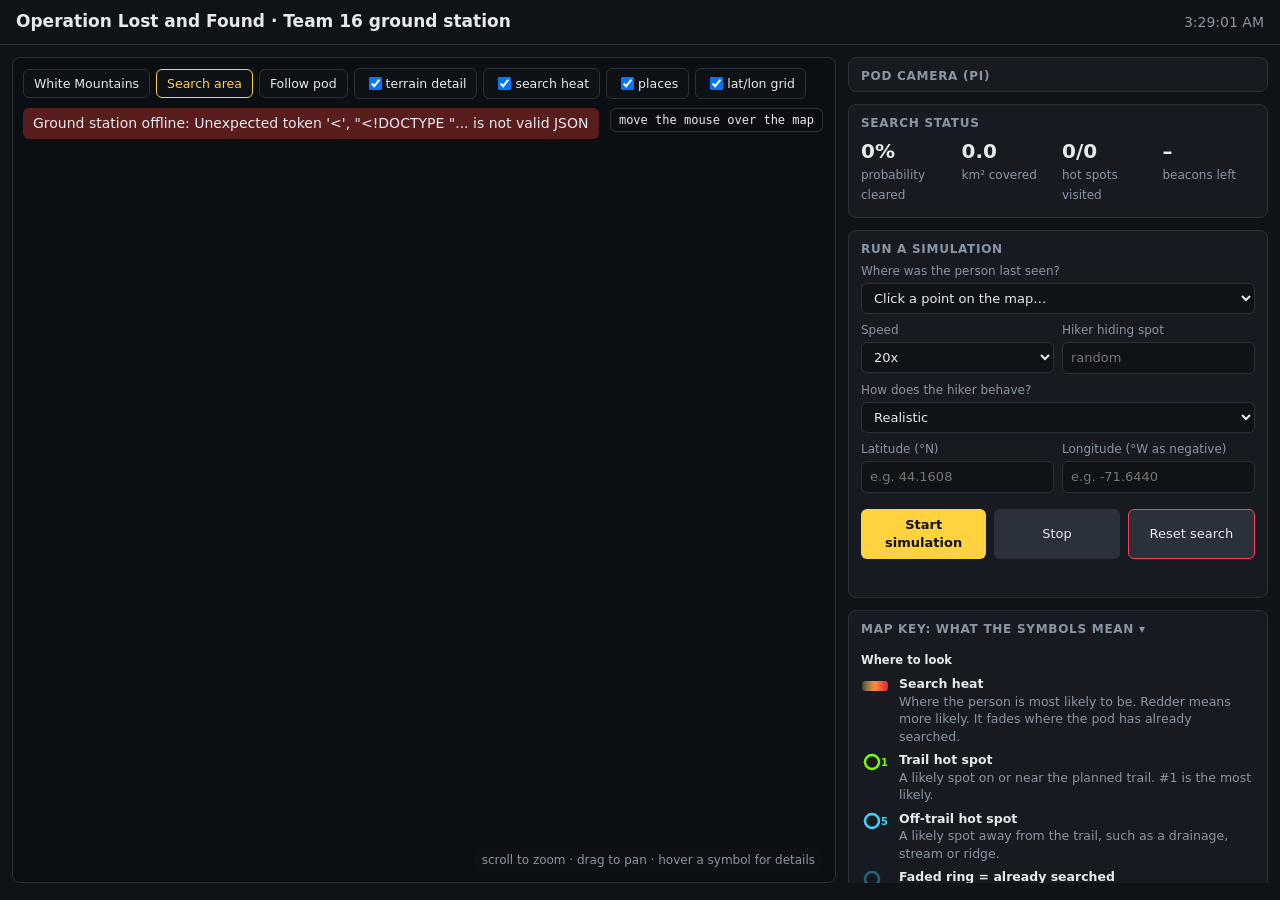
==== commit 2ebb3c74: "Update ground station UI and docs, remove sim flight log Co-Authored-By: Claude Sonnet 5.5 <noreply@" ====
--- a/ground_station/index.html
+++ b/ground_station/index.html
@@ -58,6 +58,8 @@
   #sim-reset { border:1px solid #ff3b5c; }
   #sim-msg { font-size:12.5px; color:var(--muted); min-height:18px; }
   #sim-msg.err { color:#ff7b8a; }
+  #coords { position:absolute; top:50px; right:12px; background:rgba(11,14,18,.85); color:#e8edf2; font:12px ui-monospace,Consolas,monospace;
+             padding:4px 8px; border-radius:6px; border:1px solid #2a313a; pointer-events:none; }
   #pickhint { position:absolute; bottom:44px; left:50%; transform:translateX(-50%); background:rgba(255,210,63,.95); color:#111; font-size:12.5px;
          padding:5px 10px; border-radius:6px; display:none; font-weight:600; }
   #tip { position:absolute; pointer-events:none; background:rgba(12,14,18,.95); border:1px solid var(--line);
@@ -94,7 +96,9 @@
       <label><input type="checkbox" id="t-hill" checked>terrain detail</label>
       <label><input type="checkbox" id="t-heat" checked>search heat</label>
       <label><input type="checkbox" id="t-places" checked>places</label>
+      <label><input type="checkbox" id="t-grid" checked>lat/lon grid</label>
     </div>
+    <div id="coords">move the mouse over the map</div>
     <div class="hint">scroll to zoom · drag to pan · hover a symbol for details</div>
     <div id="found"><div class="big">SUBJECT LOCATED</div><div class="det" id="found-det"></div>
       <div class="sim" id="found-sim"></div><button id="found-go">Show on map</button> <button id="found-x" style="background:#2a313a">Hide</button></div>
@@ -126,9 +130,13 @@
         </div>
         <div><label for="sim-hiker">How does the hiker behave?</label>
           <select id="sim-hiker">
-            <option value="realistic" selected>Realistic: like real White Mountains cases</option>
-            <option value="model">Follows our model (best case)</option>
+            <option value="realistic" selected title="Hides like real White Mountains cases, independent of our search model">Realistic</option>
+            <option value="model" title="Hides where our search model says is most likely">Best-Case Scenario</option>
           </select></div>
+        <div class="row2">
+          <div><label for="sim-lat">Latitude (°N)</label><input id="sim-lat" placeholder="e.g. 44.1608" inputmode="decimal"></div>
+          <div><label for="sim-lon">Longitude (°W as negative)</label><input id="sim-lon" placeholder="e.g. -71.6440" inputmode="decimal"></div>
+        </div>
         <div id="sim-point" style="font-size:12.5px;color:var(--muted)"></div>
         <div class="btns"><button id="sim-go">Start simulation</button><button id="sim-stop">Stop</button>
           <button id="sim-reset" title="Stop the pod and clear the search, so you can start over">Reset search</button></div>
@@ -239,7 +247,7 @@
 document.getElementById('b-search').onclick = () => { follow = false; setMode('b-search'); if (S) frameBox(...searchBox(), 1.05); };
 document.getElementById('b-region').onclick = () => { follow = false; setMode('b-region'); if (L) { V = { cx: (L.left + L.right) / 2, cy: (L.bottom + L.top) / 2, mpp: 1e9 }; draw(); } };
 document.getElementById('b-pod').onclick = () => { follow = true; setMode('b-pod'); if (V) V.mpp = Math.min(V.mpp, 8 / D()); draw(); };
-['t-hill', 't-heat', 't-places'].forEach(id => document.getElementById(id).onchange = draw);
+['t-hill', 't-heat', 't-places', 't-grid'].forEach(id => document.getElementById(id).onchange = draw);
 
 // ---- run a simulation anywhere on the map ----
 const selT = document.getElementById('sim-trail'), msg = document.getElementById('sim-msg');
@@ -248,12 +256,31 @@
   list.forEach(t => { const o = document.createElement('option'); o.value = t.name; o.textContent = t.name; selT.appendChild(o); });
   pickMode();
 });
+const latIn = document.getElementById('sim-lat'), lonIn = document.getElementById('sim-lon');
+function showPickLL() {             // put the chosen point's coordinates in the boxes
+  const t = TRAILS.find(t => t.name === selT.value);
+  const ll = t ? [t.lat, t.lon] : PICK ? utmToLL(PICK.x, PICK.y) : null;
+  latIn.value = ll ? ll[0].toFixed(5) : ''; lonIn.value = ll ? ll[1].toFixed(5) : '';
+}
+function typedLL() {                // typing coordinates sets the last known point
+  let lat = parseFloat(latIn.value), lon = parseFloat(lonIn.value);
+  if (isNaN(lat) || isNaN(lon)) return;
+  if (lon > 0 && /w/i.test(lonIn.value)) lon = -lon;
+  if (lon > 0 && lon > 60 && lon < 80) lon = -lon;        // "71.64" in New Hampshire means 71.64° W
+  if (lat < 43 || lat > 45.5 || lon < -72.5 || lon > -70) { setMsg('That point is outside the White Mountains map (about 43–45.5° N, 70–72.5° W).', true); return; }
+  const [x, y] = llToUTM(lat, lon);
+  selT.value = ''; PICK = { x, y, name: null }; setMsg('');
+  if (V) { follow = false; setMode(''); V.cx = x; V.cy = y; V.mpp = Math.min(V.mpp, 30 / D()); }
+  pickMode();
+}
+[latIn, lonIn].forEach(el => { el.onchange = typedLL; el.onkeydown = e => { if (e.key === 'Enter') typedLL(); }; });
 function pickMode() {
+  showPickLL();
   const custom = !selT.value;
   const busy = S && S.job && (S.job.stage === 'building' || S.job.stage === 'flying');
   document.getElementById('pickhint').style.display = custom && !PICK && !busy ? 'block' : 'none';
   document.getElementById('sim-point').textContent = custom
-    ? (PICK ? 'Last known point set. Click the map again to move it.' : 'No point yet: click the map.')
+    ? (PICK ? 'Last known point set. Click the map again, or type new coordinates, to move it.' : 'No point yet: click the map or type coordinates.')
     : 'The search starts from this trail\'s route.';
   draw();
 }
@@ -364,6 +391,69 @@
   V.cx = wx - (px - cv.width / 2) * V.mpp; V.cy = wy + (py - cv.height / 2) * V.mpp; setMode(''); draw();
 }, { passive: false });
 
+// UTM zone 19N (EPSG:26919) <-> WGS84 lat/lon, same formulas as geo.py
+const UTM_A = 6378137, UTM_F = 1 / 298.257223563, UTM_K0 = 0.9996, UTM_LON0 = -69 * Math.PI / 180;
+const UTM_E2 = UTM_F * (2 - UTM_F), UTM_EP2 = UTM_E2 / (1 - UTM_E2);
+function utmToLL(x, y) {
+  const e2 = UTM_E2, m = y / UTM_K0, mu = m / (UTM_A * (1 - e2 / 4 - 3 * e2 * e2 / 64 - 5 * e2 ** 3 / 256));
+  const e1 = (1 - Math.sqrt(1 - e2)) / (1 + Math.sqrt(1 - e2));
+  const p1 = mu + (3 * e1 / 2 - 27 * e1 ** 3 / 32) * Math.sin(2 * mu) + (21 * e1 * e1 / 16 - 55 * e1 ** 4 / 32) * Math.sin(4 * mu)
+           + (151 * e1 ** 3 / 96) * Math.sin(6 * mu) + (1097 * e1 ** 4 / 512) * Math.sin(8 * mu);
+  const n1 = UTM_A / Math.sqrt(1 - e2 * Math.sin(p1) ** 2), t1 = Math.tan(p1) ** 2, c1 = UTM_EP2 * Math.cos(p1) ** 2;
+  const r1 = UTM_A * (1 - e2) / (1 - e2 * Math.sin(p1) ** 2) ** 1.5, d = (x - 500000) / (n1 * UTM_K0);
+  const lat = p1 - (n1 * Math.tan(p1) / r1) * (d * d / 2 - (5 + 3 * t1 + 10 * c1 - 4 * c1 * c1 - 9 * UTM_EP2) * d ** 4 / 24
+            + (61 + 90 * t1 + 298 * c1 + 45 * t1 * t1 - 252 * UTM_EP2 - 3 * c1 * c1) * d ** 6 / 720);
+  const lon = UTM_LON0 + (d - (1 + 2 * t1 + c1) * d ** 3 / 6 + (5 - 2 * c1 + 28 * t1 - 3 * c1 * c1 + 8 * UTM_EP2 + 24 * t1 * t1) * d ** 5 / 120) / Math.cos(p1);
+  return [lat * 180 / Math.PI, lon * 180 / Math.PI];
+}
+function llToUTM(latD, lonD) {
+  const e2 = UTM_E2, lat = latD * Math.PI / 180, lon = lonD * Math.PI / 180;
+  const n = UTM_A / Math.sqrt(1 - e2 * Math.sin(lat) ** 2), t = Math.tan(lat) ** 2, c = UTM_EP2 * Math.cos(lat) ** 2, a = Math.cos(lat) * (lon - UTM_LON0);
+  const m = UTM_A * ((1 - e2 / 4 - 3 * e2 * e2 / 64 - 5 * e2 ** 3 / 256) * lat - (3 * e2 / 8 + 3 * e2 * e2 / 32 + 45 * e2 ** 3 / 1024) * Math.sin(2 * lat)
+          + (15 * e2 * e2 / 256 + 45 * e2 ** 3 / 1024) * Math.sin(4 * lat) - (35 * e2 ** 3 / 3072) * Math.sin(6 * lat));
+  const x = UTM_K0 * n * (a + (1 - t + c) * a ** 3 / 6 + (5 - 18 * t + t * t + 72 * c - 58 * UTM_EP2) * a ** 5 / 120) + 500000;
+  const y = UTM_K0 * (m + n * Math.tan(lat) * (a * a / 2 + (5 - t + 9 * c + 4 * c * c) * a ** 4 / 24 + (61 - 58 * t + t * t + 600 * c - 330 * UTM_EP2) * a ** 6 / 720));
+  return [x, y];
+}
+const fmtDeg = (lat, lon, dp = 5) => `${Math.abs(lat).toFixed(dp)}° ${lat >= 0 ? 'N' : 'S'}, ${Math.abs(lon).toFixed(dp)}° ${lon >= 0 ? 'E' : 'W'}`;
+
+function drawLatLonGrid() {          // graticule: lines of equal latitude/longitude, labelled at the map edges
+  if (!document.getElementById('t-grid').checked) return;
+  const d = D(), W = cv.width, H = cv.height;
+  const cs = [[0, 0], [W, 0], [0, H], [W, H], [W / 2, 0], [W / 2, H]].map(([px, py]) => utmToLL(...toWorld(px, py)));
+  const la0 = Math.min(...cs.map(c => c[0])), la1 = Math.max(...cs.map(c => c[0]));
+  const lo0 = Math.min(...cs.map(c => c[1])), lo1 = Math.max(...cs.map(c => c[1]));
+  const step = [0.001, 0.002, 0.005, 0.01, 0.02, 0.05, 0.1, 0.25, 0.5, 1, 2].find(s => (lo1 - lo0) / s <= 7) || 2;
+  const dp = step >= 1 ? 0 : step >= 0.1 ? (step === 0.25 ? 2 : 1) : step >= 0.01 ? 2 : 3;
+  ctx.save(); ctx.strokeStyle = 'rgba(255,255,255,.28)'; ctx.lineWidth = 1 * d; ctx.setLineDash([4 * d, 4 * d]);
+  ctx.font = `${11 * d}px ui-monospace,Consolas,monospace`;
+  const labs = [];
+  for (let lon = Math.ceil(lo0 / step) * step; lon <= lo1; lon += step) {
+    ctx.beginPath(); let top = null;
+    for (let i = 0; i <= 24; i++) { const [px, py] = P(...llToUTM(la0 + (la1 - la0) * i / 24, lon)); i ? ctx.lineTo(px, py) : ctx.moveTo(px, py);
+      if (top === null || py < top[1]) top = [px, py]; }
+    ctx.strokeStyle = 'rgba(0,0,0,.35)'; ctx.lineWidth = 2.5 * d; ctx.stroke(); ctx.strokeStyle = 'rgba(255,255,255,.7)'; ctx.lineWidth = 1 * d; ctx.stroke();
+    const [px] = P(...llToUTM(utmToLL(...toWorld(W / 2, H - 40 * d))[0], lon));
+    labs.push([`${Math.abs(lon).toFixed(dp)}°${lon >= 0 ? 'E' : 'W'}`, px + 3 * d, H - 40 * d]);
+  }
+  for (let lat = Math.ceil(la0 / step) * step; lat <= la1; lat += step) {
+    ctx.beginPath();
+    for (let i = 0; i <= 24; i++) { const [px, py] = P(...llToUTM(lat, lo0 + (lo1 - lo0) * i / 24)); i ? ctx.lineTo(px, py) : ctx.moveTo(px, py); }
+    ctx.strokeStyle = 'rgba(0,0,0,.35)'; ctx.lineWidth = 2.5 * d; ctx.stroke(); ctx.strokeStyle = 'rgba(255,255,255,.7)'; ctx.lineWidth = 1 * d; ctx.stroke();
+    const [, py] = P(...llToUTM(lat, utmToLL(...toWorld(W - 60 * d, H / 2))[1]));
+    labs.push([`${Math.abs(lat).toFixed(dp)}°${lat >= 0 ? 'N' : 'S'}`, W - 62 * d, py - 3 * d]);
+  }
+  ctx.setLineDash([]);
+  labs.forEach(([t, x, y]) => { ctx.lineWidth = 3 * d; ctx.strokeStyle = 'rgba(0,0,0,.8)'; ctx.strokeText(t, x, y);
+    ctx.fillStyle = 'rgba(255,255,255,.85)'; ctx.fillText(t, x, y); });
+  ctx.restore();
+}
+cv.addEventListener('mousemove', e => {
+  if (!V) return;
+  const rect = cv.getBoundingClientRect(), [lat, lon] = utmToLL(...toWorld((e.clientX - rect.left) * D(), (e.clientY - rect.top) * D()));
+  document.getElementById('coords').textContent = `${lat.toFixed(5)}, ${lon.toFixed(5)}  (${fmtDeg(lat, lon, 4)})`;
+});
+
 const P = (x, y) => [(x - V.cx) / V.mpp + cv.width / 2, (V.cy - y) / V.mpp + cv.height / 2];
 const toWorld = (px, py) => [V.cx + (px - cv.width / 2) * V.mpp, V.cy - (py - cv.height / 2) * V.mpp];
 const mPx = m => m / V.mpp;
@@ -391,9 +481,10 @@
     const [x0, y0] = P(R.left, R.top), [x1, y1] = P(R.right, R.bottom);
     ctx.imageSmoothingEnabled = true; ctx.imageSmoothingQuality = "high"; ctx.drawImage(region, x0, y0, x1 - x0, y1 - y0);
   }
-  if (!S.active) { drawPlaces(); drawPick(); scalebar(); return; }   // no search yet: just the map
+  if (!S.active) { drawLatLonGrid(); drawPlaces(); drawPick(); scalebar(); return; }   // no search yet: just the map
   if (document.getElementById('t-hill').checked) drawGridImage(base, 1);
   if (document.getElementById('t-heat').checked) drawGridImage(heat, 1);
+  drawLatLonGrid();
   const c = S.corners, mid = [(c.ne[0] + c.sw[0]) / 2, (c.ne[1] + c.sw[1]) / 2];
   if (mPx(12000) < 150 * d) {                               // zoomed far out: a pin instead of a box
     const [x, y] = P(...mid);
